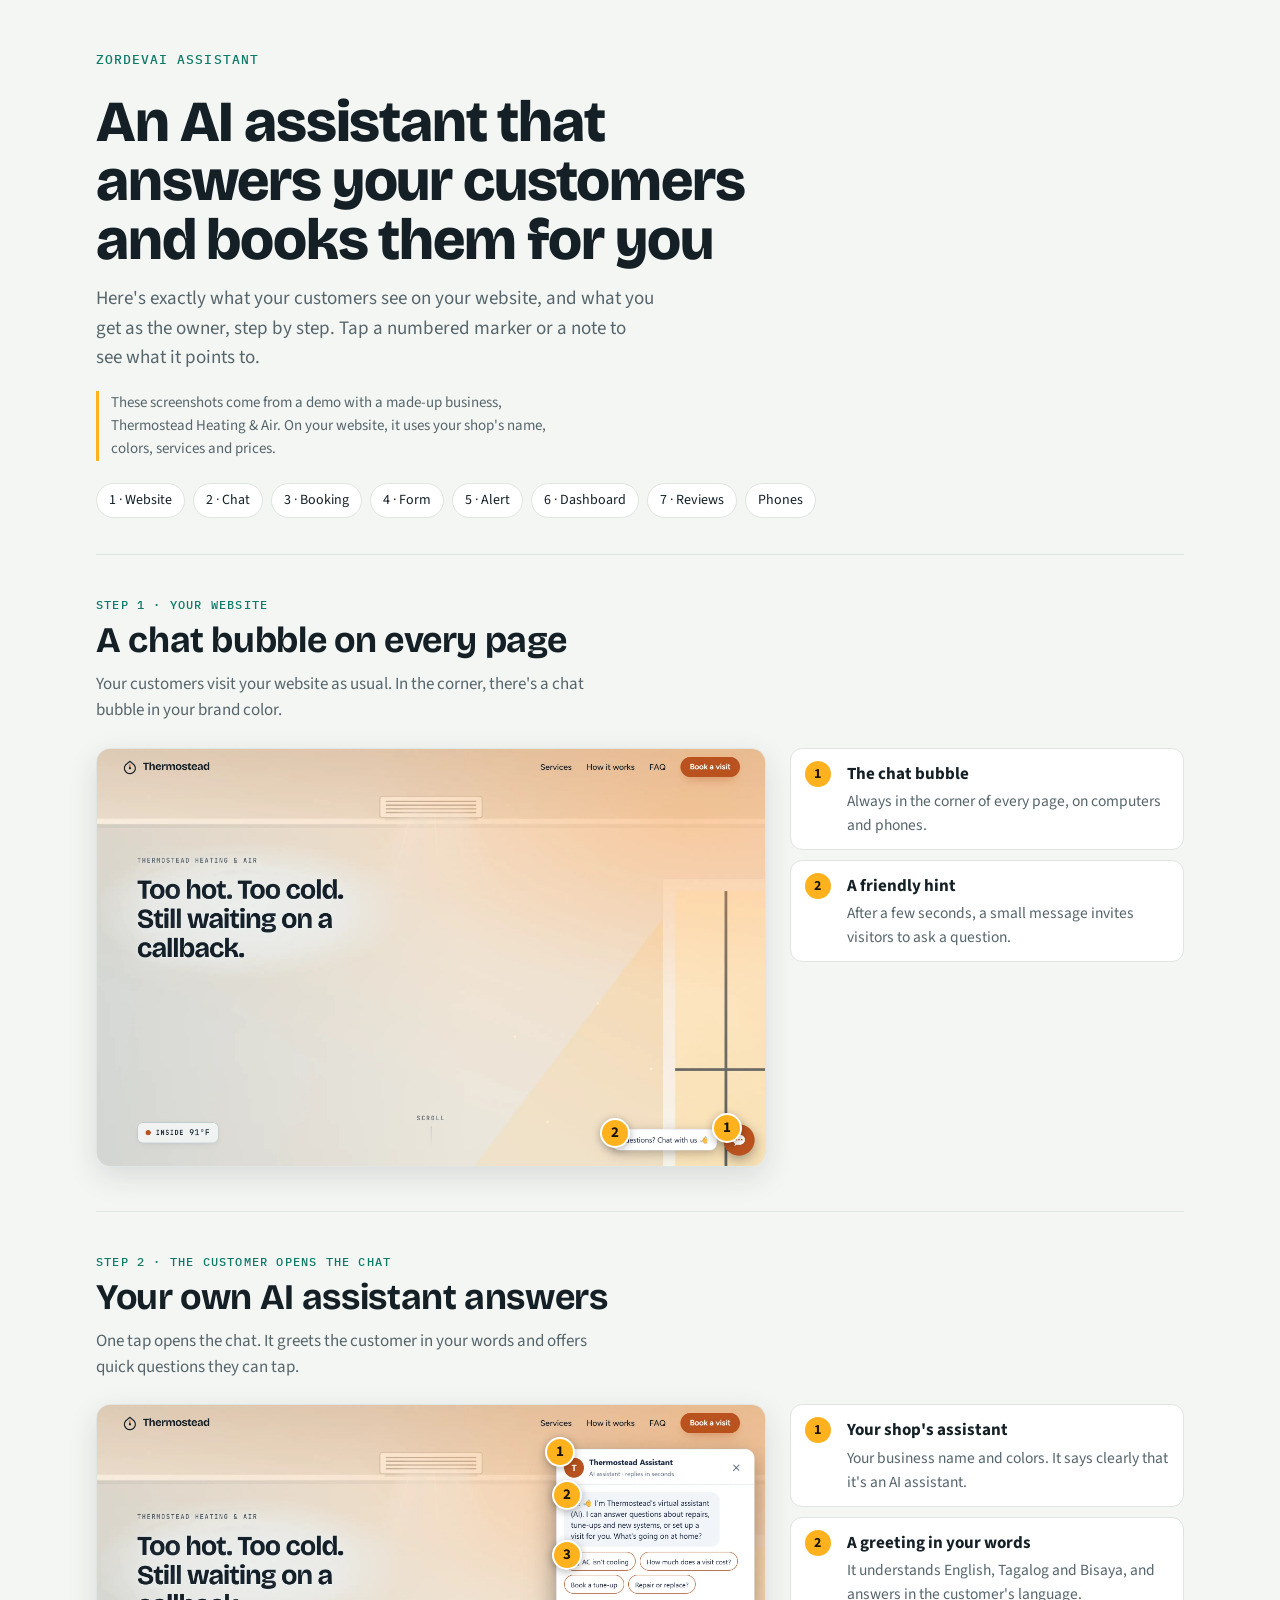
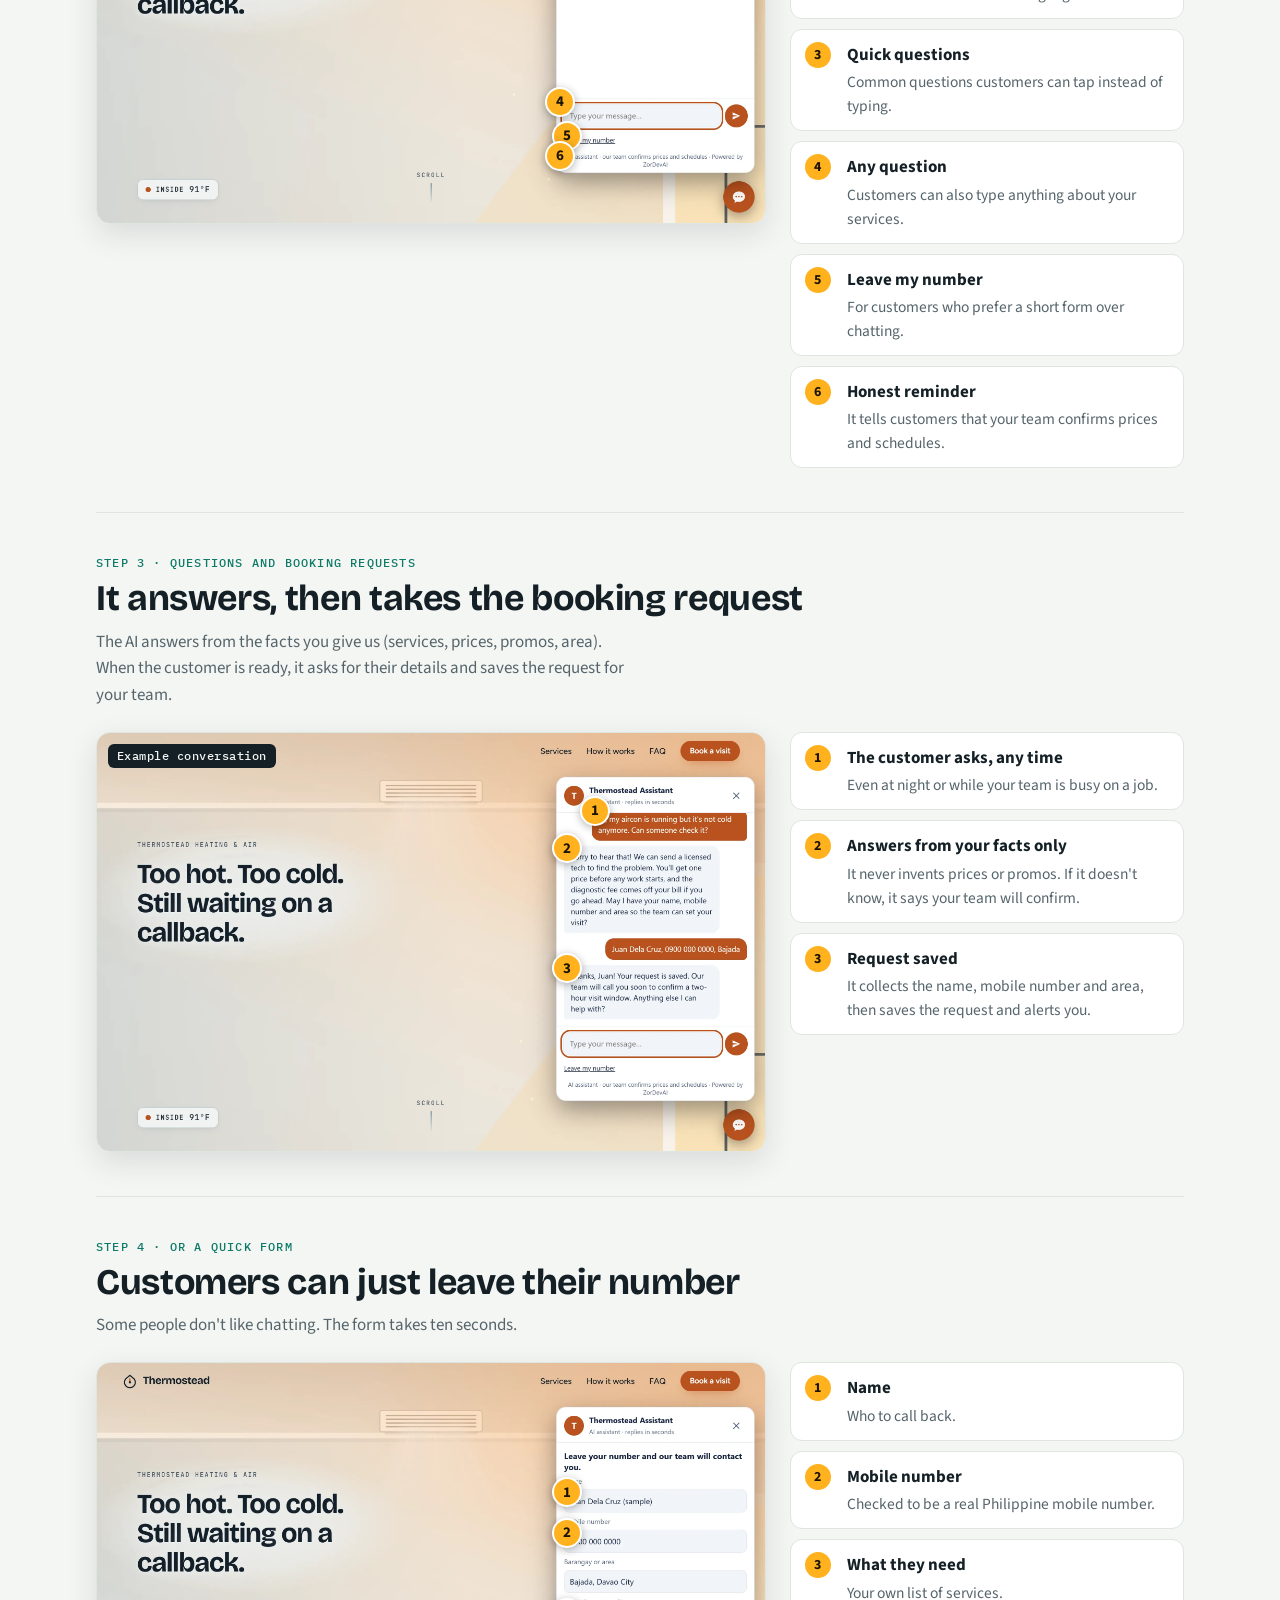
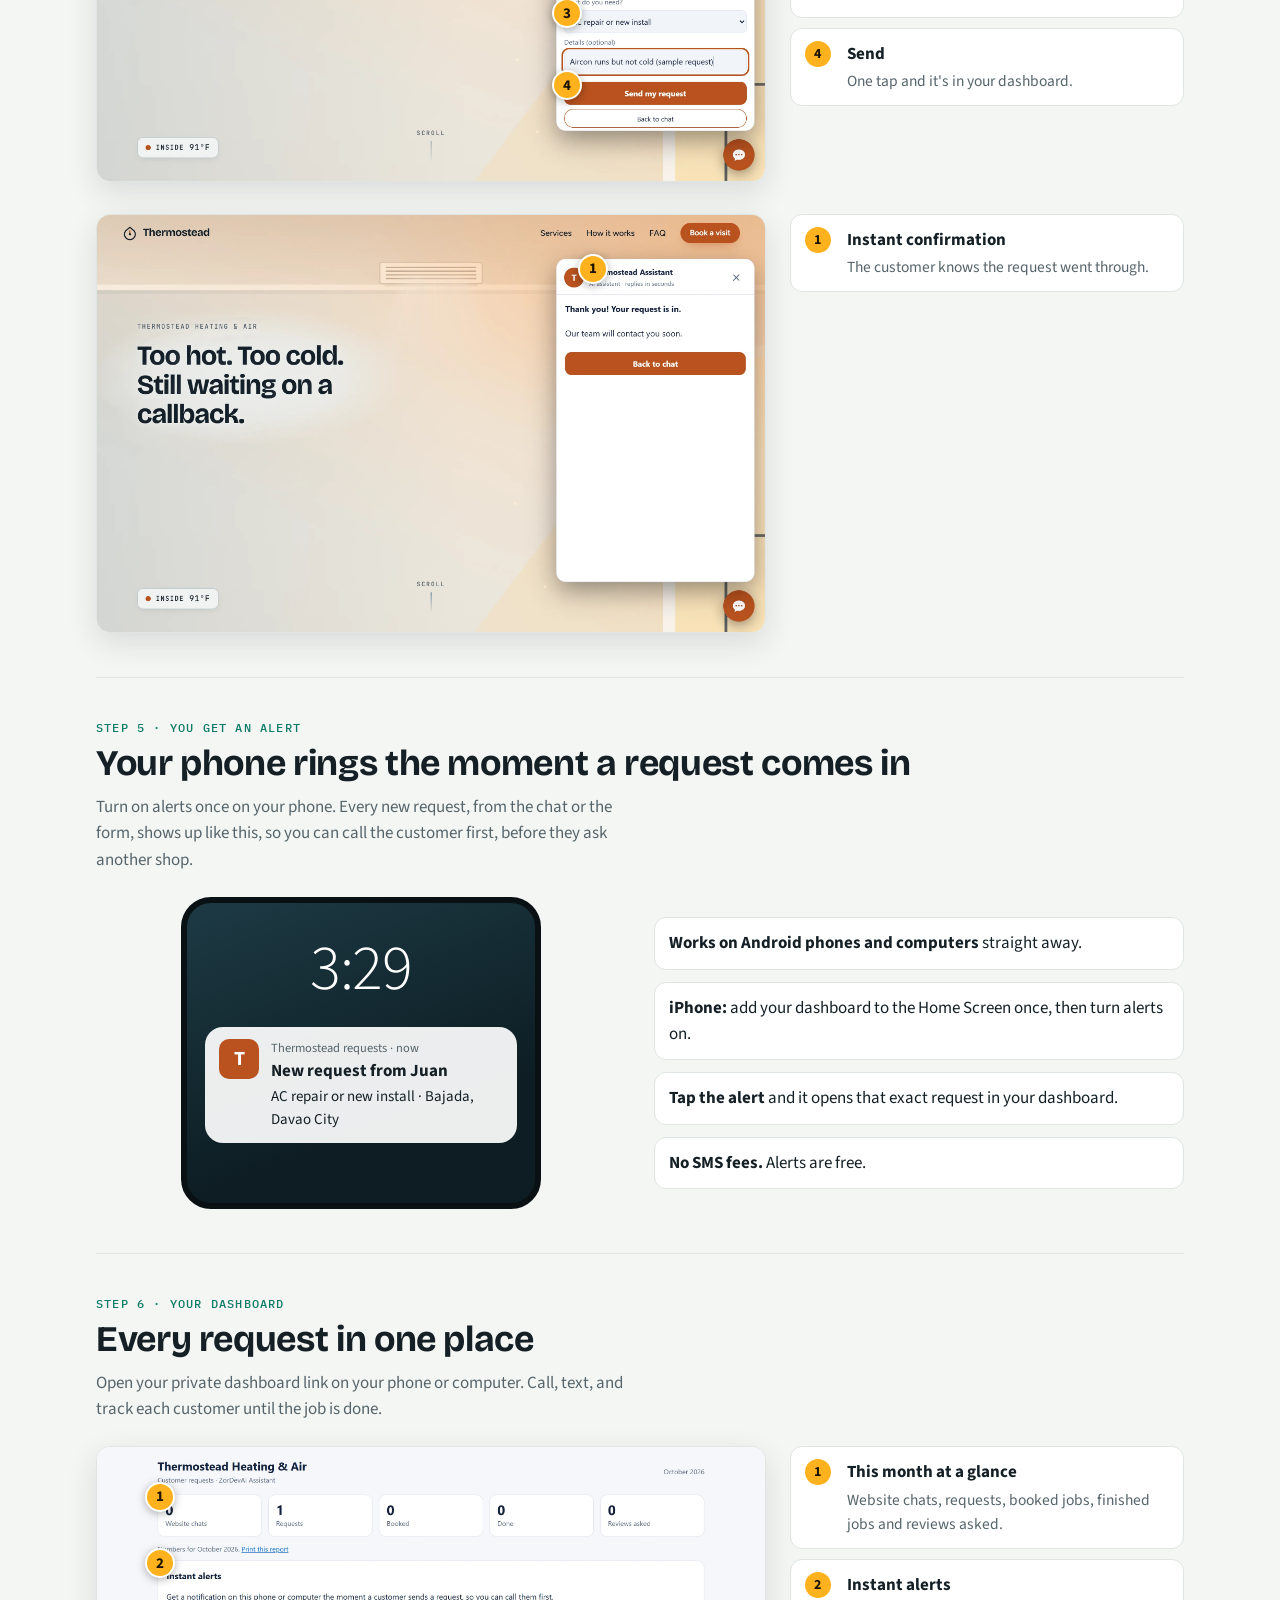
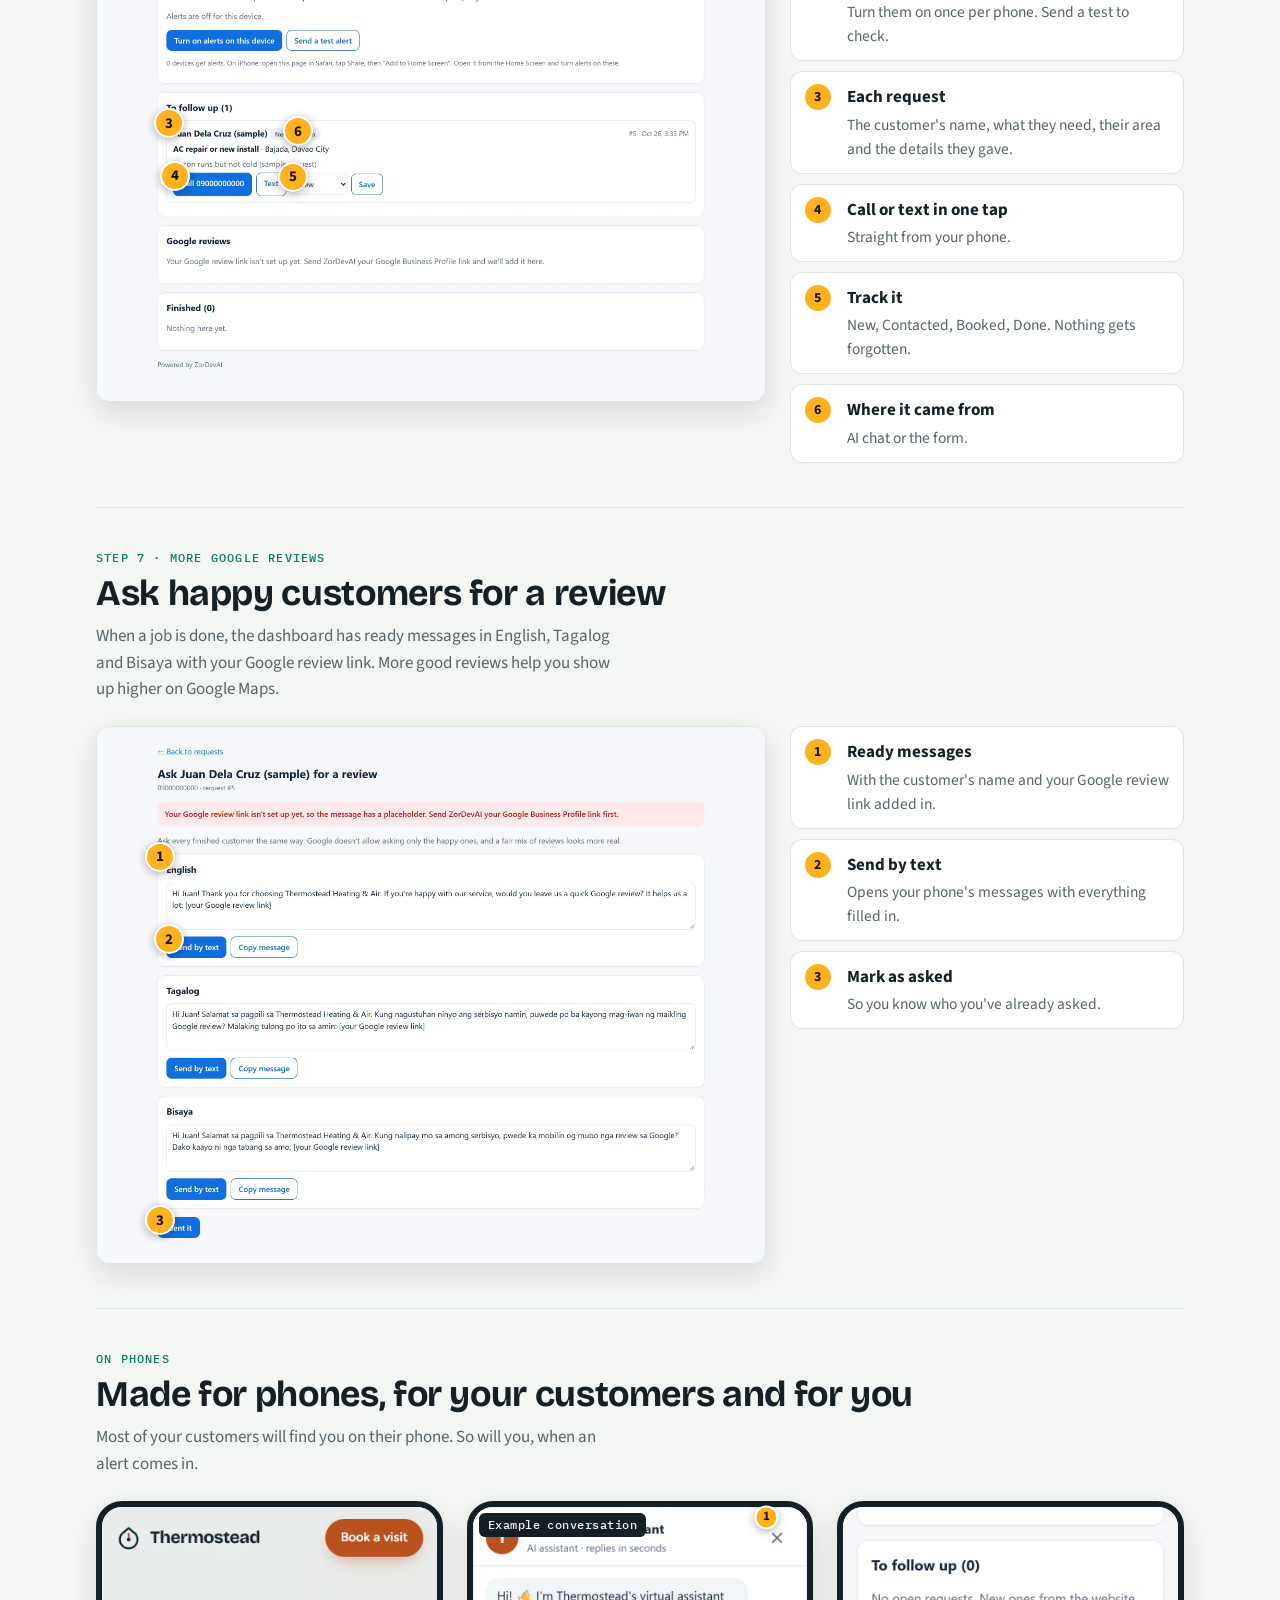
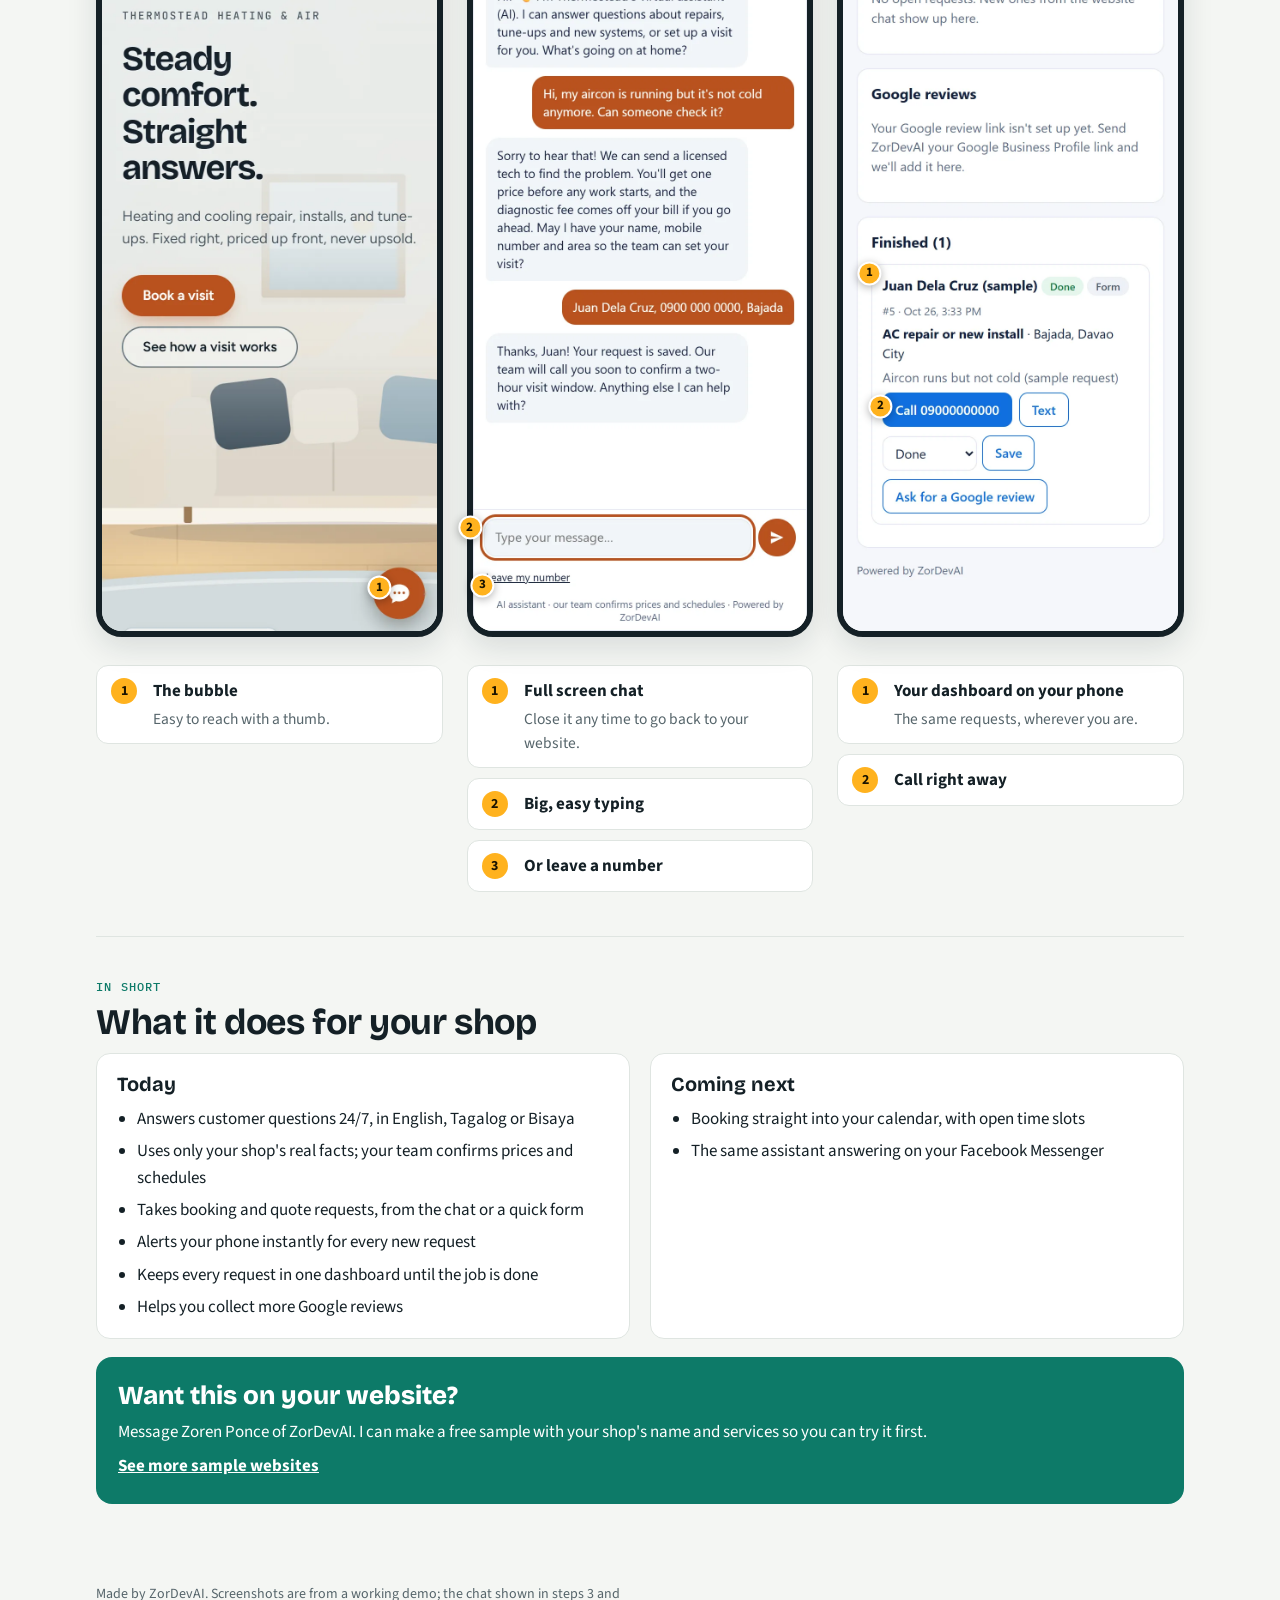
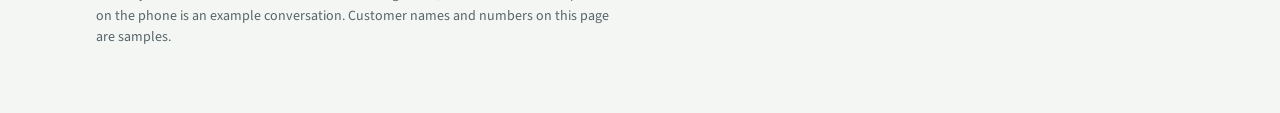
==== ai-assistant/index.html @ 30c5828f "Add ZorDevAI Assistant walkthrough page Step-by-step screenshots of the AI assistant on the Thermost" ====
<!doctype html>
<html lang="en">
<head>
<meta charset="utf-8">
<meta name="viewport" content="width=device-width, initial-scale=1, viewport-fit=cover">
<title>ZorDevAI Assistant</title>
<meta name="description" content="Step by step: what the ZorDevAI AI assistant looks like on your website, and what you get as the owner.">
<link rel="preconnect" href="https://fonts.googleapis.com">
<link rel="preconnect" href="https://fonts.gstatic.com" crossorigin>
<link rel="stylesheet" href="https://fonts.googleapis.com/css2?family=Bricolage+Grotesque:opsz,wght@12..96,600;12..96,800&family=Source+Sans+3:wght@400;600;700&family=IBM+Plex+Mono:wght@500&display=swap">
<style>
/* Layout: one reading column; each step pairs a screenshot (numbered markers) with its numbered notes. */
:root {
  --paper: #f4f6f3; --surface: #ffffff; --ink: #142026; --muted: #56656b; --line: #dfe5e1;
  --accent: #0d7a68; --accent-ink: #ffffff; --mark: #ffb21e; --mark-ink: #1b1400;
  --display: "Bricolage Grotesque", "Segoe UI", system-ui, sans-serif;
  --body: "Source Sans 3", "Segoe UI", system-ui, sans-serif;
  --mono: "IBM Plex Mono", ui-monospace, Consolas, monospace;
  color-scheme: light;
}
@media (prefers-color-scheme: dark) {
  :root:not([data-theme="light"]) { --paper: #0f1719; --surface: #172227; --ink: #e7efec; --muted: #9db0ab; --line: #26353a; --accent: #3cc2a6; --accent-ink: #062019; color-scheme: dark; }
}
:root[data-theme="dark"] { --paper: #0f1719; --surface: #172227; --ink: #e7efec; --muted: #9db0ab; --line: #26353a; --accent: #3cc2a6; --accent-ink: #062019; color-scheme: dark; }
* { box-sizing: border-box; }
[hidden] { display: none !important; }
html { -webkit-text-size-adjust: 100%; }
body { margin: 0; background: var(--paper); color: var(--ink); font: 17px/1.55 var(--body); }
.wrap { max-width: 1120px; margin: 0 auto; padding-block: 40px 64px; padding-left: max(16px, env(safe-area-inset-left, 0px)); padding-right: max(16px, env(safe-area-inset-right, 0px)); }
header.hero { display: grid; gap: 14px; max-width: 760px; margin-bottom: 28px; }
.brand { font: 500 13px/1 var(--mono); letter-spacing: .08em; text-transform: uppercase; color: var(--accent); }
h1 { font: 800 clamp(34px, 6vw, 58px)/1.02 var(--display); margin: 0; text-wrap: balance; letter-spacing: -.02em; }
.lede { font-size: 19px; color: var(--muted); margin: 0; max-width: 62ch; }
.sample-note { font-size: 15px; color: var(--muted); border-left: 3px solid var(--mark); padding-left: 12px; margin: 4px 0 0; max-width: 70ch; }
nav.toc { display: flex; flex-wrap: wrap; gap: 8px; margin: 8px 0 8px; }
nav.toc a { font-size: 14px; color: var(--ink); text-decoration: none; border: 1px solid var(--line); background: var(--surface); padding: 6px 12px; border-radius: 999px; }
nav.toc a:hover, nav.toc a:focus-visible { border-color: var(--accent); color: var(--accent); }
.step { padding-block: 44px; border-top: 1px solid var(--line); display: grid; gap: 10px; }
.kicker { font: 500 12px/1 var(--mono); letter-spacing: .1em; text-transform: uppercase; color: var(--accent); margin: 0; }
h2 { font: 700 clamp(26px, 3.6vw, 36px)/1.1 var(--display); margin: 0; text-wrap: balance; letter-spacing: -.01em; }
.intro { margin: 0 0 14px; color: var(--muted); max-width: 66ch; }
.figure { display: grid; grid-template-columns: minmax(0, 1.7fr) minmax(0, 1fr); gap: 24px; align-items: start; }
.figure.phone { grid-template-columns: 1fr; gap: 14px; }
.pair { display: grid; gap: 32px; }
.phones { display: grid; grid-template-columns: repeat(3, minmax(0, 1fr)); gap: 24px; align-items: start; }
.shot { position: relative; border-radius: 14px; overflow: visible; max-width: 100%; }
.shot img { display: block; width: 100%; height: auto; border-radius: 14px; border: 1px solid var(--line); box-shadow: 0 10px 30px rgba(20, 32, 38, .12); }
.figure.phone .shot img { border-radius: 26px; border: 6px solid var(--ink); }
.tag { position: absolute; left: 12px; top: 12px; z-index: 3; font: 500 12px/1 var(--mono); letter-spacing: .04em; background: var(--ink); color: var(--paper); padding: 6px 9px; border-radius: 6px; }
.mark { position: absolute; z-index: 2; transform: translate(-40%, -40%); width: 30px; height: 30px; border-radius: 50%; border: 2px solid #fff; background: var(--mark); color: var(--mark-ink); font: 700 15px/1 var(--body); display: grid; place-items: center; cursor: pointer; box-shadow: 0 2px 8px rgba(0, 0, 0, .3); padding: 0; transition: transform .15s; }
.figure.phone .mark { width: 24px; height: 24px; font-size: 13px; }
.box { position: absolute; z-index: 1; border: 3px solid var(--mark); border-radius: 10px; opacity: 0; pointer-events: none; transition: opacity .15s; box-shadow: 0 0 0 4000px rgba(10, 16, 18, .0); }
.on.box { opacity: 1; }
.on.mark { transform: translate(-40%, -40%) scale(1.18); }
.notes { list-style: none; margin: 0; padding: 0; display: grid; gap: 10px; min-width: 0; }
.notes li { display: grid; grid-template-columns: 30px minmax(0, 1fr); gap: 12px; align-items: start; background: var(--surface); border: 1px solid var(--line); border-radius: 12px; padding: 12px 14px; cursor: default; outline: none; transition: border-color .15s; }
.notes li.on, .notes li:focus-visible { border-color: var(--mark); }
.notes .num { width: 26px; height: 26px; border-radius: 50%; background: var(--mark); color: var(--mark-ink); font: 700 14px/26px var(--body); text-align: center; }
.notes b { display: block; font-weight: 700; }
.notes p { margin: 2px 0 0; color: var(--muted); font-size: 15.5px; }
.notes p:empty { display: none; }
.alert-demo { display: grid; grid-template-columns: minmax(0, 1fr) minmax(0, 1fr); gap: 28px; align-items: center; }
.lock { background: linear-gradient(160deg, #1d3a44, #0d1d23 70%); border-radius: 30px; padding: 34px 18px 60px; max-width: 360px; width: 100%; justify-self: center; border: 6px solid #0a1114; }
.clock { color: #fff; text-align: center; font: 300 64px/1 var(--body); margin: 0 0 26px; letter-spacing: -.02em; }
.notif { display: grid; grid-template-columns: 40px minmax(0, 1fr); gap: 12px; background: rgba(255, 255, 255, .92); color: #142026; border-radius: 18px; padding: 12px 14px; animation: drop .6s ease-out both; }
.notif .app { width: 40px; height: 40px; border-radius: 10px; background: #b9521f; color: #fff; font: 700 20px/40px var(--body); text-align: center; }
.notif p { margin: 0; }
.notif .from { font-size: 12.5px; color: #56656b; }
.notif .title { font-weight: 700; }
.notif .body { font-size: 15px; }
@keyframes drop { from { transform: translateY(-14px); opacity: .4; } to { transform: none; opacity: 1; } }
.facts { margin: 0; padding: 0; list-style: none; display: grid; gap: 12px; }
.facts li { background: var(--surface); border: 1px solid var(--line); border-radius: 12px; padding: 12px 14px; }
.summary { display: grid; grid-template-columns: minmax(0, 1fr) minmax(0, 1fr); gap: 20px; }
.summary div { background: var(--surface); border: 1px solid var(--line); border-radius: 14px; padding: 18px 20px; }
.summary h3 { font: 700 20px/1.2 var(--display); margin: 0 0 10px; }
.summary ul { margin: 0; padding-left: 20px; display: grid; gap: 6px; }
.cta { margin-top: 8px; background: var(--accent); color: var(--accent-ink); border-radius: 16px; padding: 24px 22px; display: grid; gap: 8px; }
.cta h3 { font: 800 26px/1.15 var(--display); margin: 0; }
.cta p { margin: 0; }
.cta a { color: inherit; font-weight: 700; }
footer { margin-top: 36px; font-size: 14px; color: var(--muted); max-width: 75ch; }
a:focus-visible, button:focus-visible { outline: 3px solid var(--mark); outline-offset: 2px; }
@media (max-width: 860px) {
  .figure, .alert-demo, .summary { grid-template-columns: 1fr; }
  .phones { grid-template-columns: 1fr; max-width: 380px; margin: 0 auto; }
  .mark { width: 24px; height: 24px; font-size: 13px; }
}
@media (prefers-reduced-motion: reduce) { .notif { animation: none; } .mark, .box { transition: none; } }
</style>
</head>
<body>
<div class="wrap">
<header class="hero">
  <p class="brand">ZorDevAI Assistant</p>
  <h1>An AI assistant that answers your customers and books them for you</h1>
  <p class="lede">Here's exactly what your customers see on your website, and what you get as the owner, step by step. Tap a numbered marker or a note to see what it points to.</p>
  <p class="sample-note">These screenshots come from a demo with a made-up business, Thermostead Heating &amp; Air. On your website, it uses your shop's name, colors, services and prices.</p>
  <nav class="toc" aria-label="Steps">
    <a href="#website">1 · Website</a><a href="#chat">2 · Chat</a><a href="#conversation">3 · Booking</a><a href="#form">4 · Form</a><a href="#alert">5 · Alert</a><a href="#dashboard">6 · Dashboard</a><a href="#reviews">7 · Reviews</a><a href="#phones">Phones</a>
  </nav>
</header>
<section class="step" id="website">
  <p class="kicker">Step 1 · Your website</p>
  <h2>A chat bubble on every page</h2>
  <p class="intro">Your customers visit your website as usual. In the corner, there's a chat bubble in your brand color.</p>
  <div class="figure">
  <div class="shot" style="aspect-ratio:1280/800">
    
    <img src="img/01-site.webp" alt="A business website with a round chat button in the bottom-right corner" loading="lazy" width="1280" height="800">
    <span class="box" data-n="01-site-1" style="left:93.75%;top:90.00%;width:4.69%;height:7.50%"></span>
<button class="mark" type="button" data-n="01-site-1" style="left:93.75%;top:90.00%" aria-label="Point 1">1</button>
<span class="box" data-n="01-site-2" style="left:77.09%;top:91.13%;width:15.73%;height:5.13%"></span>
<button class="mark" type="button" data-n="01-site-2" style="left:77.09%;top:91.13%" aria-label="Point 2">2</button>
  </div>
  <ol class="notes"><li data-n="01-site-1" tabindex="0"><span class="num">1</span><div><b>The chat bubble</b><p>Always in the corner of every page, on computers and phones.</p></div></li>
<li data-n="01-site-2" tabindex="0"><span class="num">2</span><div><b>A friendly hint</b><p>After a few seconds, a small message invites visitors to ask a question.</p></div></li></ol>
</div>
</section>
<section class="step" id="chat">
  <p class="kicker">Step 2 · The customer opens the chat</p>
  <h2>Your own AI assistant answers</h2>
  <p class="intro">One tap opens the chat. It greets the customer in your words and offers quick questions they can tap.</p>
  <div class="figure">
  <div class="shot" style="aspect-ratio:1280/800">
    
    <img src="img/02-chat.webp" alt="The chat window open, with a greeting and quick-question buttons" loading="lazy" width="1280" height="800">
    <span class="box" data-n="02-chat-1" style="left:68.83%;top:10.63%;width:29.53%;height:8.50%"></span>
<button class="mark" type="button" data-n="02-chat-1" style="left:68.83%;top:10.63%" aria-label="Point 1">1</button>
<span class="box" data-n="02-chat-2" style="left:69.92%;top:20.88%;width:23.24%;height:13.01%"></span>
<button class="mark" type="button" data-n="02-chat-2" style="left:69.92%;top:20.88%" aria-label="Point 2">2</button>
<span class="box" data-n="02-chat-3" style="left:69.92%;top:35.13%;width:27.34%;height:10.00%"></span>
<button class="mark" type="button" data-n="02-chat-3" style="left:69.92%;top:35.13%" aria-label="Point 3">3</button>
<span class="box" data-n="02-chat-4" style="left:68.83%;top:70.25%;width:29.53%;height:8.13%"></span>
<button class="mark" type="button" data-n="02-chat-4" style="left:68.83%;top:70.25%" aria-label="Point 4">4</button>
<span class="box" data-n="02-chat-5" style="left:69.92%;top:78.38%;width:7.67%;height:3.50%"></span>
<button class="mark" type="button" data-n="02-chat-5" style="left:69.92%;top:78.38%" aria-label="Point 5">5</button>
<span class="box" data-n="02-chat-6" style="left:68.83%;top:83.13%;width:29.53%;height:4.75%"></span>
<button class="mark" type="button" data-n="02-chat-6" style="left:68.83%;top:83.13%" aria-label="Point 6">6</button>
  </div>
  <ol class="notes"><li data-n="02-chat-1" tabindex="0"><span class="num">1</span><div><b>Your shop's assistant</b><p>Your business name and colors. It says clearly that it's an AI assistant.</p></div></li>
<li data-n="02-chat-2" tabindex="0"><span class="num">2</span><div><b>A greeting in your words</b><p>It understands English, Tagalog and Bisaya, and answers in the customer's language.</p></div></li>
<li data-n="02-chat-3" tabindex="0"><span class="num">3</span><div><b>Quick questions</b><p>Common questions customers can tap instead of typing.</p></div></li>
<li data-n="02-chat-4" tabindex="0"><span class="num">4</span><div><b>Any question</b><p>Customers can also type anything about your services.</p></div></li>
<li data-n="02-chat-5" tabindex="0"><span class="num">5</span><div><b>Leave my number</b><p>For customers who prefer a short form over chatting.</p></div></li>
<li data-n="02-chat-6" tabindex="0"><span class="num">6</span><div><b>Honest reminder</b><p>It tells customers that your team confirms prices and schedules.</p></div></li></ol>
</div>
</section>
<section class="step" id="conversation">
  <p class="kicker">Step 3 · Questions and booking requests</p>
  <h2>It answers, then takes the booking request</h2>
  <p class="intro">The AI answers from the facts you give us (services, prices, promos, area). When the customer is ready, it asks for their details and saves the request for your team.</p>
  <div class="figure">
  <div class="shot" style="aspect-ratio:1280/800">
    <span class="tag">Example conversation</span>
    <img src="img/03-example.webp" alt="An example chat: a customer reports a problem, the assistant explains the visit and saves the request" loading="lazy" width="1280" height="800">
    <span class="box" data-n="03-example-1" style="left:74.02%;top:18.01%;width:23.24%;height:7.75%"></span>
<button class="mark" type="button" data-n="03-example-1" style="left:74.02%;top:18.01%" aria-label="Point 1">1</button>
<span class="box" data-n="03-example-2" style="left:69.92%;top:27.01%;width:23.24%;height:20.89%"></span>
<button class="mark" type="button" data-n="03-example-2" style="left:69.92%;top:27.01%" aria-label="Point 2">2</button>
<span class="box" data-n="03-example-3" style="left:69.92%;top:55.53%;width:23.24%;height:13.01%"></span>
<button class="mark" type="button" data-n="03-example-3" style="left:69.92%;top:55.53%" aria-label="Point 3">3</button>
  </div>
  <ol class="notes"><li data-n="03-example-1" tabindex="0"><span class="num">1</span><div><b>The customer asks, any time</b><p>Even at night or while your team is busy on a job.</p></div></li>
<li data-n="03-example-2" tabindex="0"><span class="num">2</span><div><b>Answers from your facts only</b><p>It never invents prices or promos. If it doesn't know, it says your team will confirm.</p></div></li>
<li data-n="03-example-3" tabindex="0"><span class="num">3</span><div><b>Request saved</b><p>It collects the name, mobile number and area, then saves the request and alerts you.</p></div></li></ol>
</div>
</section>
<section class="step" id="form">
  <p class="kicker">Step 4 · Or a quick form</p>
  <h2>Customers can just leave their number</h2>
  <p class="intro">Some people don't like chatting. The form takes ten seconds.</p>
  <div class="pair"><div class="figure">
  <div class="shot" style="aspect-ratio:1280/800">
    
    <img src="img/04-form.webp" alt="The leave-your-number form filled in" loading="lazy" width="1280" height="800">
    <span class="box" data-n="04-form-1" style="left:69.92%;top:30.25%;width:27.34%;height:5.50%"></span>
<button class="mark" type="button" data-n="04-form-1" style="left:69.92%;top:30.25%" aria-label="Point 1">1</button>
<span class="box" data-n="04-form-2" style="left:69.92%;top:39.88%;width:27.34%;height:5.50%"></span>
<button class="mark" type="button" data-n="04-form-2" style="left:69.92%;top:39.88%" aria-label="Point 2">2</button>
<span class="box" data-n="04-form-3" style="left:69.92%;top:59.13%;width:27.34%;height:5.50%"></span>
<button class="mark" type="button" data-n="04-form-3" style="left:69.92%;top:59.13%" aria-label="Point 3">3</button>
<span class="box" data-n="04-form-4" style="left:69.92%;top:76.25%;width:27.34%;height:5.50%"></span>
<button class="mark" type="button" data-n="04-form-4" style="left:69.92%;top:76.25%" aria-label="Point 4">4</button>
  </div>
  <ol class="notes"><li data-n="04-form-1" tabindex="0"><span class="num">1</span><div><b>Name</b><p>Who to call back.</p></div></li>
<li data-n="04-form-2" tabindex="0"><span class="num">2</span><div><b>Mobile number</b><p>Checked to be a real Philippine mobile number.</p></div></li>
<li data-n="04-form-3" tabindex="0"><span class="num">3</span><div><b>What they need</b><p>Your own list of services.</p></div></li>
<li data-n="04-form-4" tabindex="0"><span class="num">4</span><div><b>Send</b><p>One tap and it's in your dashboard.</p></div></li></ol>
</div><div class="figure">
  <div class="shot" style="aspect-ratio:1280/800">
    
    <img src="img/05-done.webp" alt="A thank-you confirmation in the chat window" loading="lazy" width="1280" height="800">
    <span class="box" data-n="05-done-1" style="left:73.67%;top:12.38%;width:19.69%;height:2.50%"></span>
<button class="mark" type="button" data-n="05-done-1" style="left:73.67%;top:12.38%" aria-label="Point 1">1</button>
  </div>
  <ol class="notes"><li data-n="05-done-1" tabindex="0"><span class="num">1</span><div><b>Instant confirmation</b><p>The customer knows the request went through.</p></div></li></ol>
</div></div>
</section>
<section class="step" id="alert">
  <p class="kicker">Step 5 · You get an alert</p>
  <h2>Your phone rings the moment a request comes in</h2>
  <p class="intro">Turn on alerts once on your phone. Every new request, from the chat or the form, shows up like this, so you can call the customer first, before they ask another shop.</p>
  <div class="alert-demo" role="img" aria-label="A phone notification: New request from Juan, AC repair or new install, Bajada, Davao City">
  <div class="lock">
    <p class="clock">3:29</p>
    <div class="notif">
      <span class="app">T</span>
      <div><p class="from">Thermostead requests · now</p><p class="title">New request from Juan</p><p class="body">AC repair or new install · Bajada, Davao City</p></div>
    </div>
  </div>
  <ul class="facts">
    <li><b>Works on Android phones and computers</b> straight away.</li>
    <li><b>iPhone:</b> add your dashboard to the Home Screen once, then turn alerts on.</li>
    <li><b>Tap the alert</b> and it opens that exact request in your dashboard.</li>
    <li><b>No SMS fees.</b> Alerts are free.</li>
  </ul>
</div>
</section>
<section class="step" id="dashboard">
  <p class="kicker">Step 6 · Your dashboard</p>
  <h2>Every request in one place</h2>
  <p class="intro">Open your private dashboard link on your phone or computer. Call, text, and track each customer until the job is done.</p>
  <div class="figure">
  <div class="shot" style="aspect-ratio:1280/1060">
    
    <img src="img/06-dashboard.webp" alt="The owner dashboard with monthly numbers, instant alerts and one customer request" loading="lazy" width="1280" height="1060">
    <span class="box" data-n="06-dashboard-1" style="left:9.06%;top:8.54%;width:81.88%;height:7.65%"></span>
<button class="mark" type="button" data-n="06-dashboard-1" style="left:9.06%;top:8.54%" aria-label="Point 1">1</button>
<span class="box" data-n="06-dashboard-2" style="left:9.06%;top:20.48%;width:81.88%;height:22.22%"></span>
<button class="mark" type="button" data-n="06-dashboard-2" style="left:9.06%;top:20.48%" aria-label="Point 2">2</button>
<span class="box" data-n="06-dashboard-3" style="left:10.39%;top:49.35%;width:79.22%;height:14.86%"></span>
<button class="mark" type="button" data-n="06-dashboard-3" style="left:10.39%;top:49.35%" aria-label="Point 3">3</button>
<span class="box" data-n="06-dashboard-4" style="left:11.41%;top:58.78%;width:11.78%;height:4.20%"></span>
<button class="mark" type="button" data-n="06-dashboard-4" style="left:11.41%;top:58.78%" aria-label="Point 4">4</button>
<span class="box" data-n="06-dashboard-5" style="left:28.95%;top:58.99%;width:8.59%;height:3.77%"></span>
<button class="mark" type="button" data-n="06-dashboard-5" style="left:28.95%;top:58.99%" aria-label="Point 5">5</button>
<span class="box" data-n="06-dashboard-6" style="left:29.67%;top:50.76%;width:3.77%;height:2.08%"></span>
<button class="mark" type="button" data-n="06-dashboard-6" style="left:29.67%;top:50.76%" aria-label="Point 6">6</button>
  </div>
  <ol class="notes"><li data-n="06-dashboard-1" tabindex="0"><span class="num">1</span><div><b>This month at a glance</b><p>Website chats, requests, booked jobs, finished jobs and reviews asked.</p></div></li>
<li data-n="06-dashboard-2" tabindex="0"><span class="num">2</span><div><b>Instant alerts</b><p>Turn them on once per phone. Send a test to check.</p></div></li>
<li data-n="06-dashboard-3" tabindex="0"><span class="num">3</span><div><b>Each request</b><p>The customer's name, what they need, their area and the details they gave.</p></div></li>
<li data-n="06-dashboard-4" tabindex="0"><span class="num">4</span><div><b>Call or text in one tap</b><p>Straight from your phone.</p></div></li>
<li data-n="06-dashboard-5" tabindex="0"><span class="num">5</span><div><b>Track it</b><p>New, Contacted, Booked, Done. Nothing gets forgotten.</p></div></li>
<li data-n="06-dashboard-6" tabindex="0"><span class="num">6</span><div><b>Where it came from</b><p>AI chat or the form.</p></div></li></ol>
</div>
</section>
<section class="step" id="reviews">
  <p class="kicker">Step 7 · More Google reviews</p>
  <h2>Ask happy customers for a review</h2>
  <p class="intro">When a job is done, the dashboard has ready messages in English, Tagalog and Bisaya with your Google review link. More good reviews help you show up higher on Google Maps.</p>
  <div class="figure">
  <div class="shot" style="aspect-ratio:1280/1026">
    
    <img src="img/07-review.webp" alt="Ready-made review request messages with Send by text buttons" loading="lazy" width="1280" height="1026">
    <span class="box" data-n="07-review-1" style="left:9.06%;top:23.68%;width:81.88%;height:21.00%"></span>
<button class="mark" type="button" data-n="07-review-1" style="left:9.06%;top:23.68%" aria-label="Point 1">1</button>
<span class="box" data-n="07-review-2" style="left:10.39%;top:39.08%;width:8.99%;height:3.95%"></span>
<button class="mark" type="button" data-n="07-review-2" style="left:10.39%;top:39.08%" aria-label="Point 2">2</button>
<span class="box" data-n="07-review-3" style="left:9.06%;top:91.37%;width:6.30%;height:3.95%"></span>
<button class="mark" type="button" data-n="07-review-3" style="left:9.06%;top:91.37%" aria-label="Point 3">3</button>
  </div>
  <ol class="notes"><li data-n="07-review-1" tabindex="0"><span class="num">1</span><div><b>Ready messages</b><p>With the customer's name and your Google review link added in.</p></div></li>
<li data-n="07-review-2" tabindex="0"><span class="num">2</span><div><b>Send by text</b><p>Opens your phone's messages with everything filled in.</p></div></li>
<li data-n="07-review-3" tabindex="0"><span class="num">3</span><div><b>Mark as asked</b><p>So you know who you've already asked.</p></div></li></ol>
</div>
</section>
<section class="step" id="phones">
  <p class="kicker">On phones</p>
  <h2>Made for phones, for your customers and for you</h2>
  <p class="intro">Most of your customers will find you on their phone. So will you, when an alert comes in.</p>
  <div class="phones">
<div class="figure phone">
  <div class="shot" style="aspect-ratio:390/844">
    
    <img src="img/08-phone-site.webp" alt="The chat bubble on a phone screen" loading="lazy" width="390" height="844">
    <span class="box" data-n="08-phone-site-1" style="left:81.03%;top:91.23%;width:15.38%;height:7.11%"></span>
<button class="mark" type="button" data-n="08-phone-site-1" style="left:81.03%;top:91.23%" aria-label="Point 1">1</button>
  </div>
  <ol class="notes"><li data-n="08-phone-site-1" tabindex="0"><span class="num">1</span><div><b>The bubble</b><p>Easy to reach with a thumb.</p></div></li></ol>
</div>
<div class="figure phone">
  <div class="shot" style="aspect-ratio:390/844">
    <span class="tag">Example conversation</span>
    <img src="img/09-phone-chat.webp" alt="The chat full screen on a phone" loading="lazy" width="390" height="844">
    <span class="box" data-n="09-phone-chat-1" style="left:85.90%;top:1.84%;width:10.26%;height:4.74%"></span>
<button class="mark" type="button" data-n="09-phone-chat-1" style="left:85.90%;top:1.84%" aria-label="Point 1">1</button>
<span class="box" data-n="09-phone-chat-2" style="left:0.26%;top:83.18%;width:99.49%;height:7.70%"></span>
<button class="mark" type="button" data-n="09-phone-chat-2" style="left:0.26%;top:83.18%" aria-label="Point 2">2</button>
<span class="box" data-n="09-phone-chat-3" style="left:3.85%;top:90.88%;width:25.16%;height:3.32%"></span>
<button class="mark" type="button" data-n="09-phone-chat-3" style="left:3.85%;top:90.88%" aria-label="Point 3">3</button>
  </div>
  <ol class="notes"><li data-n="09-phone-chat-1" tabindex="0"><span class="num">1</span><div><b>Full screen chat</b><p>Close it any time to go back to your website.</p></div></li>
<li data-n="09-phone-chat-2" tabindex="0"><span class="num">2</span><div><b>Big, easy typing</b><p></p></div></li>
<li data-n="09-phone-chat-3" tabindex="0"><span class="num">3</span><div><b>Or leave a number</b><p></p></div></li></ol>
</div>
<div class="figure phone">
  <div class="shot" style="aspect-ratio:390/844">
    
    <img src="img/10-phone-dashboard.webp" alt="The owner dashboard on a phone" loading="lazy" width="390" height="844">
    <span class="box" data-n="10-phone-dashboard-1" style="left:8.46%;top:49.26%;width:83.08%;height:36.08%"></span>
<button class="mark" type="button" data-n="10-phone-dashboard-1" style="left:8.46%;top:49.26%" aria-label="Point 1">1</button>
<span class="box" data-n="10-phone-dashboard-2" style="left:11.79%;top:67.04%;width:38.66%;height:4.80%"></span>
<button class="mark" type="button" data-n="10-phone-dashboard-2" style="left:11.79%;top:67.04%" aria-label="Point 2">2</button>
  </div>
  <ol class="notes"><li data-n="10-phone-dashboard-1" tabindex="0"><span class="num">1</span><div><b>Your dashboard on your phone</b><p>The same requests, wherever you are.</p></div></li>
<li data-n="10-phone-dashboard-2" tabindex="0"><span class="num">2</span><div><b>Call right away</b><p></p></div></li></ol>
</div>
</div>
</section>
<section class="step" id="summary">
  <p class="kicker">In short</p>
  <h2>What it does for your shop</h2>
  <div class="summary">
    <div>
      <h3>Today</h3>
      <ul>
        <li>Answers customer questions 24/7, in English, Tagalog or Bisaya</li>
        <li>Uses only your shop's real facts; your team confirms prices and schedules</li>
        <li>Takes booking and quote requests, from the chat or a quick form</li>
        <li>Alerts your phone instantly for every new request</li>
        <li>Keeps every request in one dashboard until the job is done</li>
        <li>Helps you collect more Google reviews</li>
      </ul>
    </div>
    <div>
      <h3>Coming next</h3>
      <ul>
        <li>Booking straight into your calendar, with open time slots</li>
        <li>The same assistant answering on your Facebook Messenger</li>
      </ul>
    </div>
  </div>
  <div class="cta">
    <h3>Want this on your website?</h3>
    <p>Message Zoren Ponce of ZorDevAI. I can make a free sample with your shop's name and services so you can try it first.</p>
    <p><a href="../">See more sample websites</a></p>
  </div>
</section>
<footer>Made by ZorDevAI. Screenshots are from a working demo; the chat shown in steps 3 and on the phone is an example conversation. Customer names and numbers on this page are samples.</footer>
</div>
<script>
(function () {
  function set(n, on) {
    document.querySelectorAll('[data-n="' + n + '"]').forEach(function (el) { el.classList.toggle("on", on); });
  }
  document.querySelectorAll("[data-n]").forEach(function (el) {
    if (el.classList.contains("box")) return;
    var n = el.getAttribute("data-n");
    ["mouseenter", "focus"].forEach(function (ev) { el.addEventListener(ev, function () { set(n, true); }); });
    ["mouseleave", "blur"].forEach(function (ev) { el.addEventListener(ev, function () { set(n, false); }); });
    el.addEventListener("click", function () {
      var on = !el.classList.contains("on");
      document.querySelectorAll(".on").forEach(function (x) { x.classList.remove("on"); });
      set(n, on);
      if (el.classList.contains("mark")) {
        var note = document.querySelector('li[data-n="' + n + '"]');
        if (note && window.innerWidth < 860) note.scrollIntoView({ block: "nearest", behavior: "smooth" });
      }
    });
  });
})();
</script>
</body>
</html>
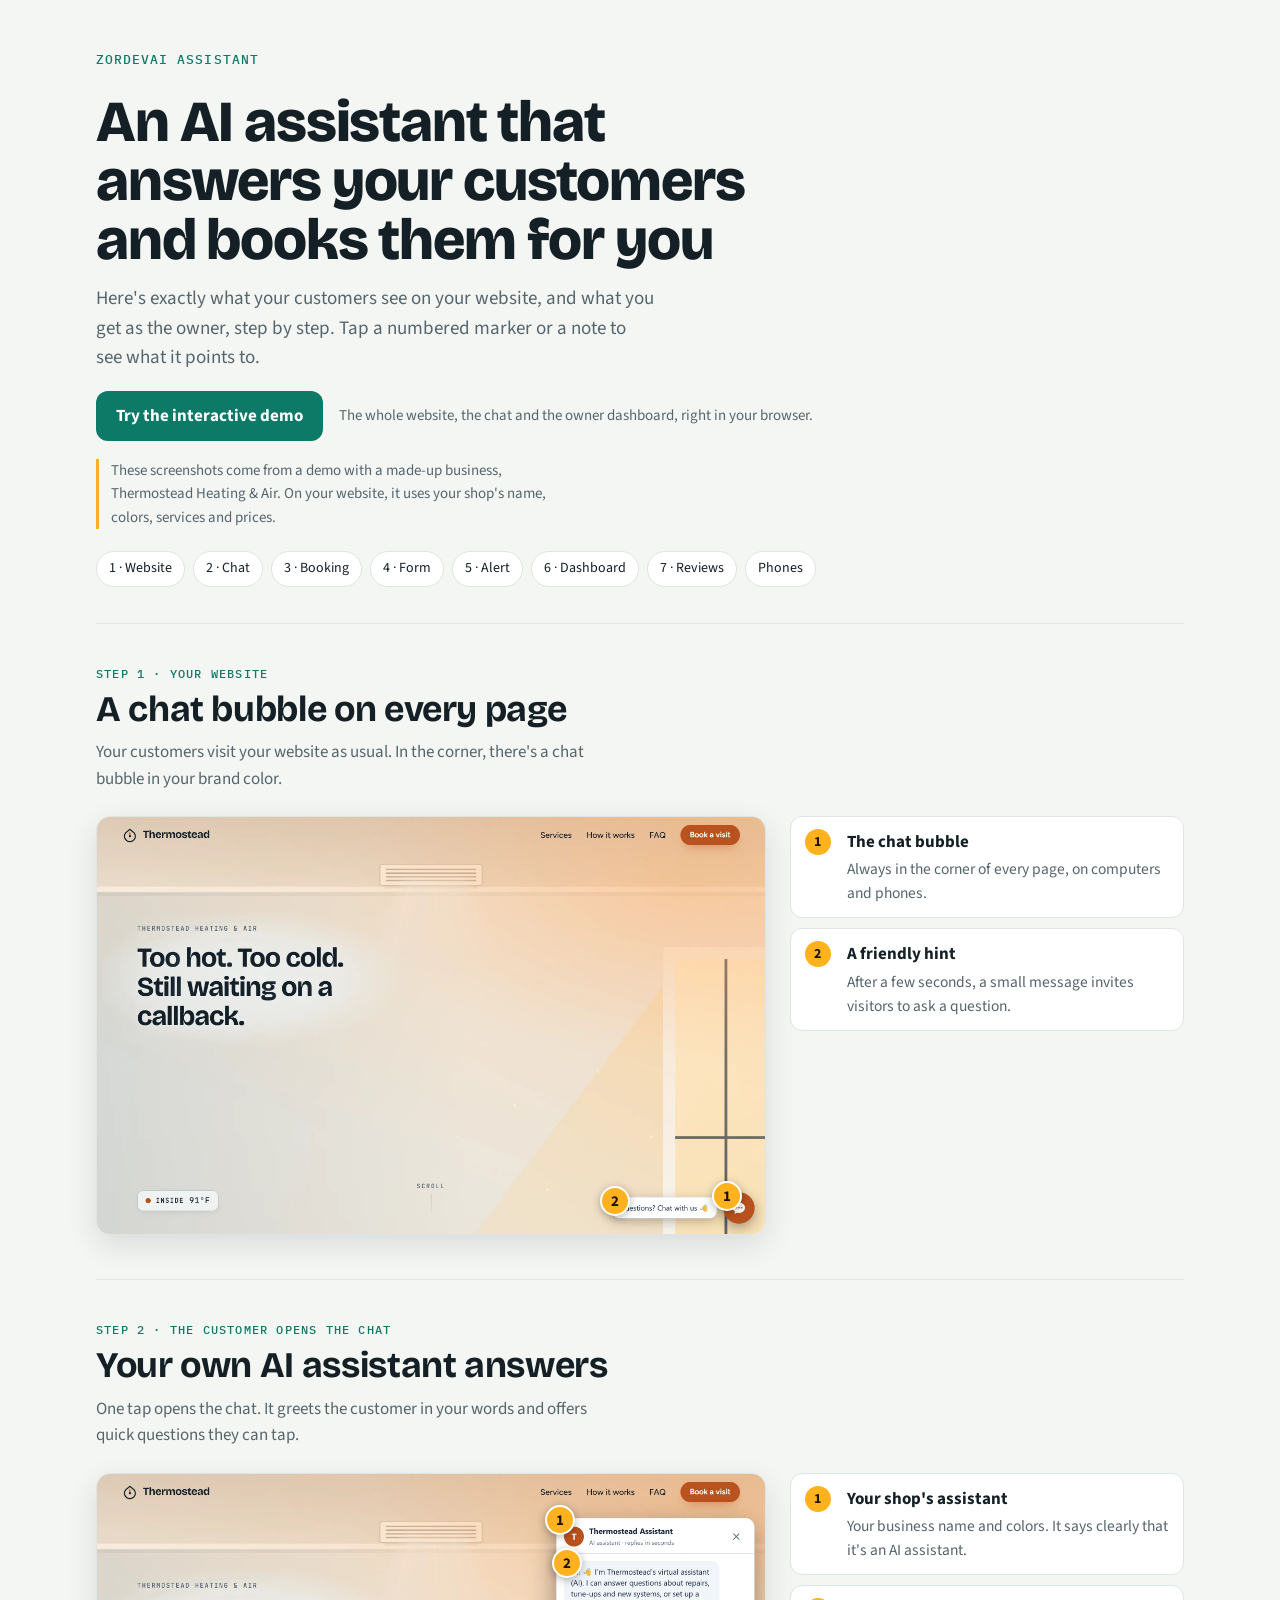
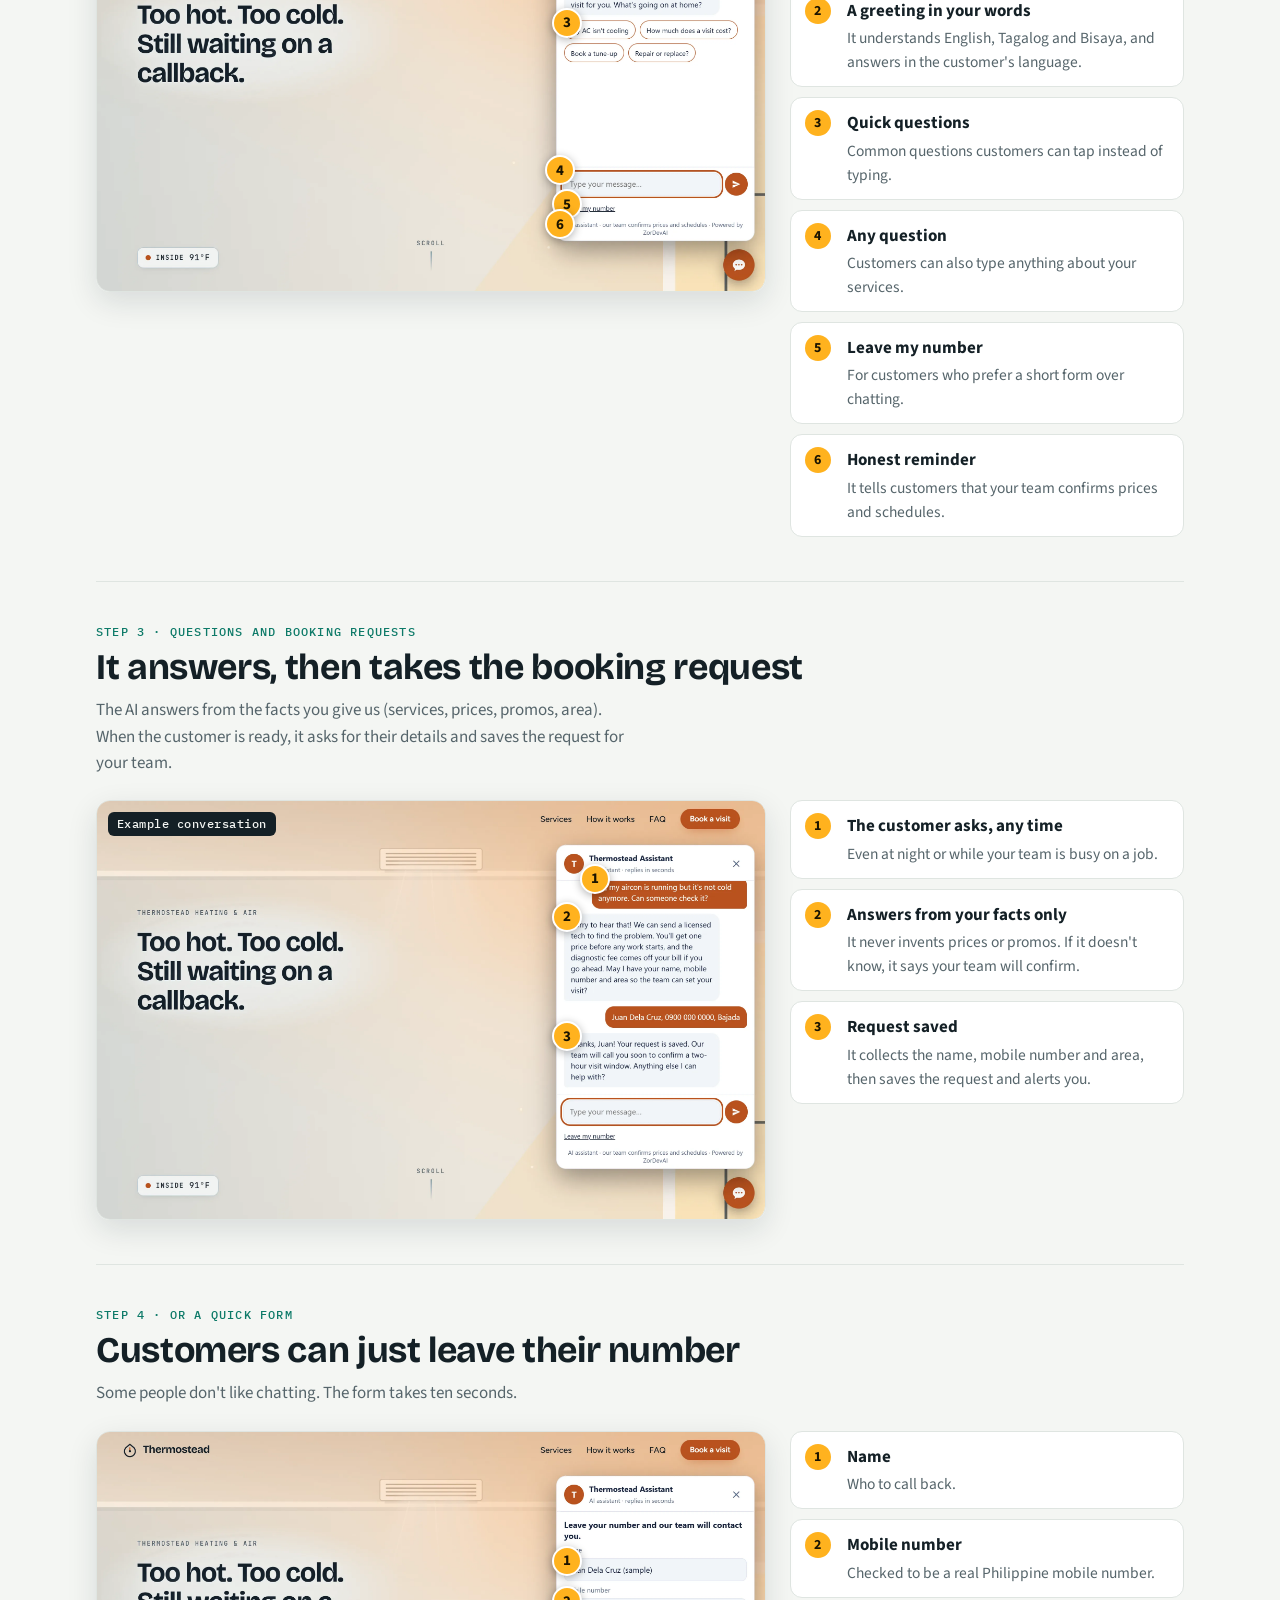
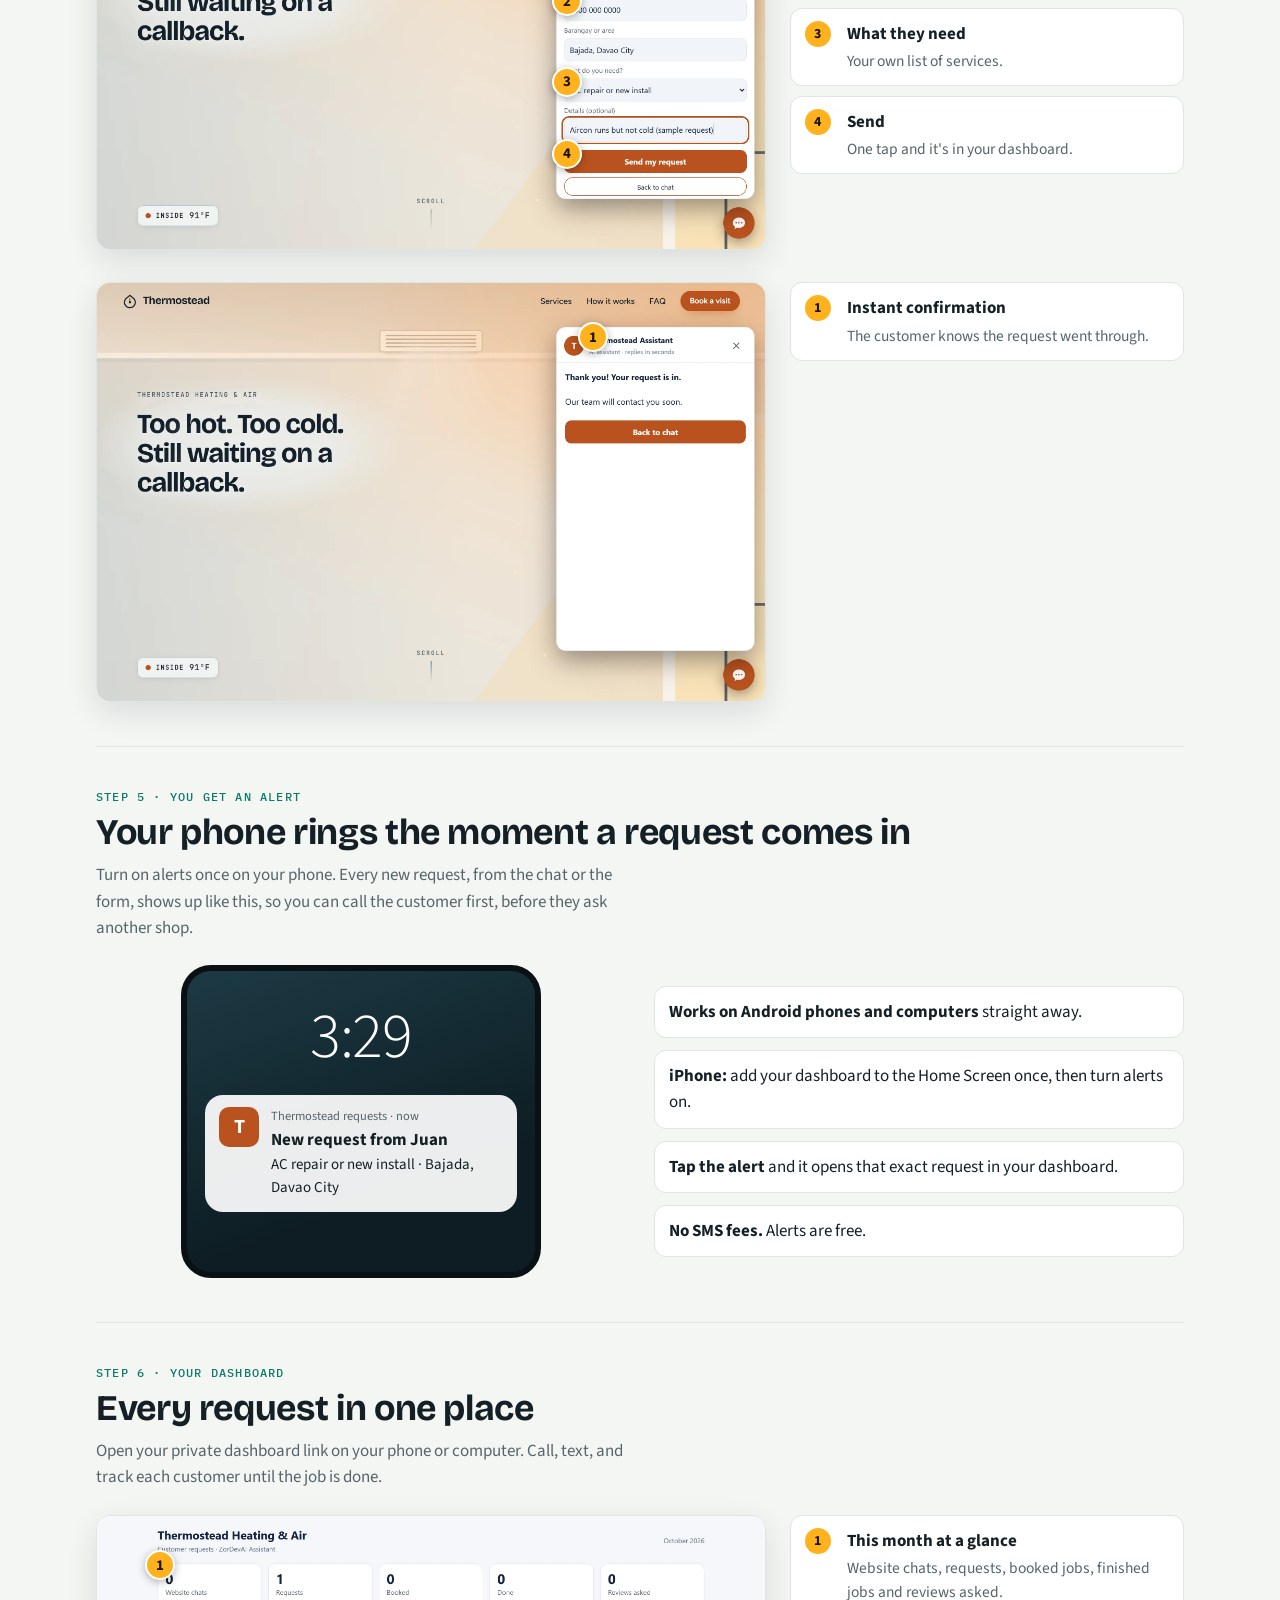
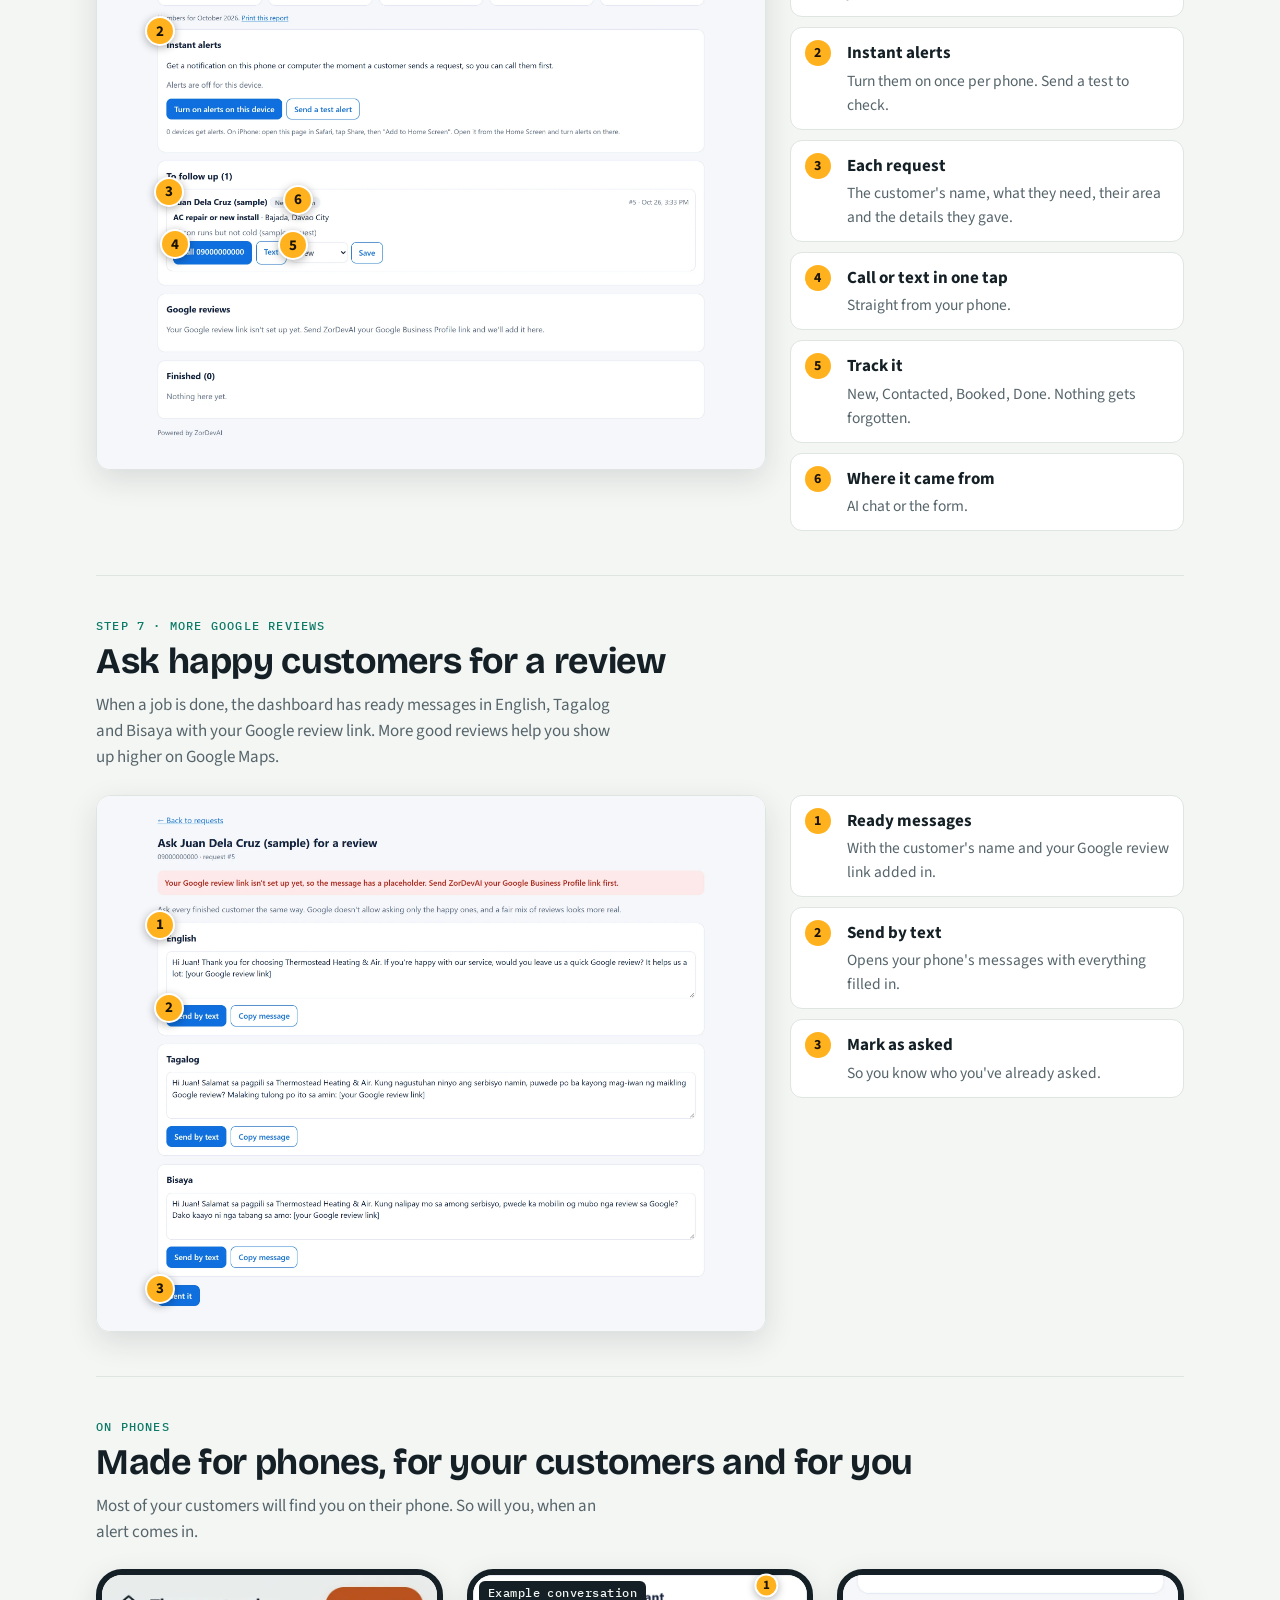
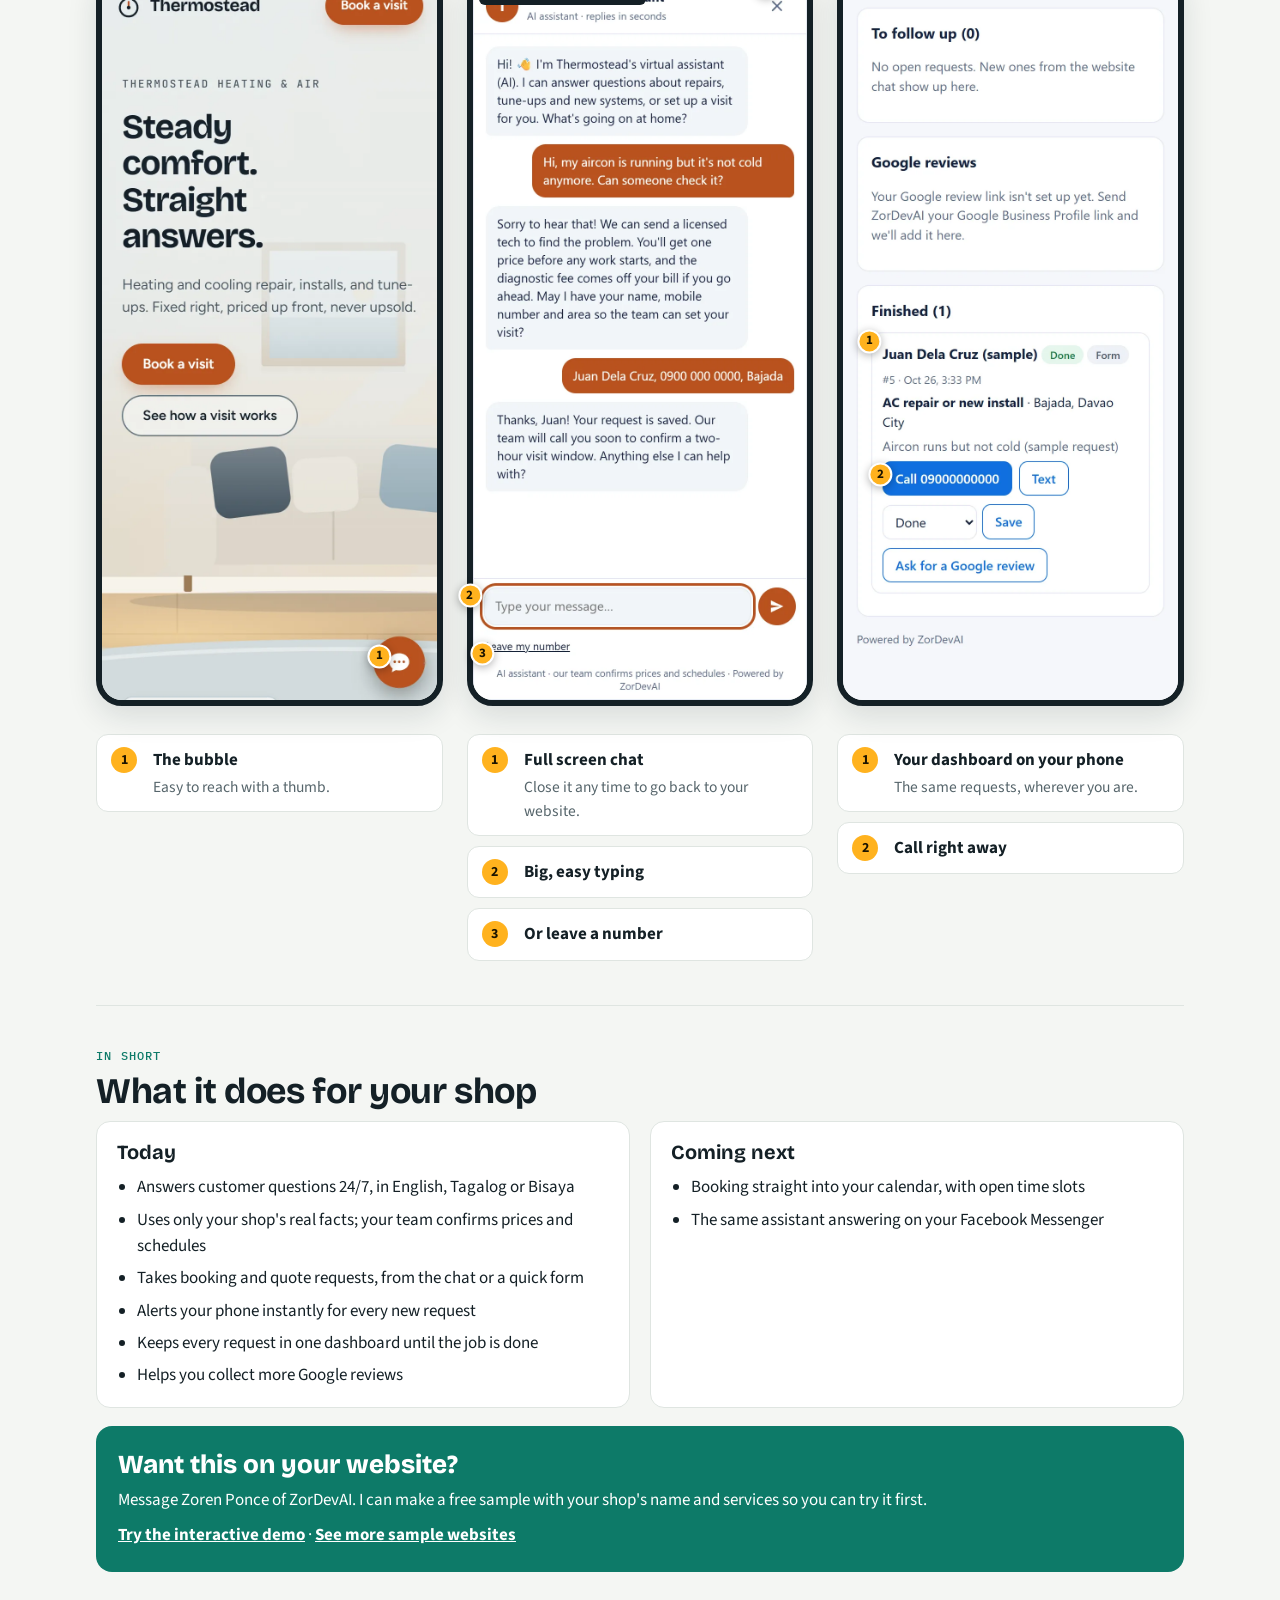
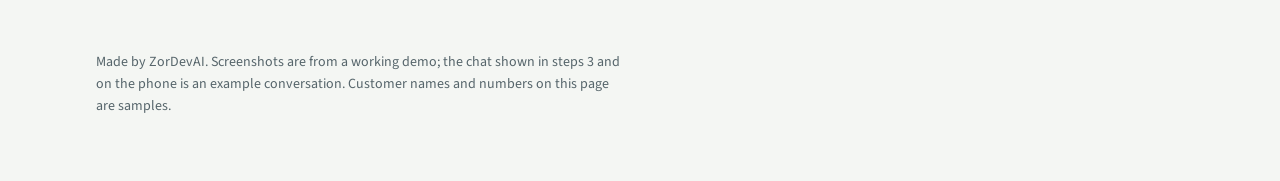
==== commit 8cec42cb: "Add interactive ZorDevAI Assistant demo A browser-only demo on the Thermostead sample: the full webs" ====
--- a/ai-assistant/index.html
+++ b/ai-assistant/index.html
@@ -31,6 +31,10 @@
 .brand { font: 500 13px/1 var(--mono); letter-spacing: .08em; text-transform: uppercase; color: var(--accent); }
 h1 { font: 800 clamp(34px, 6vw, 58px)/1.02 var(--display); margin: 0; text-wrap: balance; letter-spacing: -.02em; }
 .lede { font-size: 19px; color: var(--muted); margin: 0; max-width: 62ch; }
+.hero-cta { display: flex; flex-wrap: wrap; gap: 10px 16px; align-items: center; margin: 4px 0 0; }
+.hero-cta span { color: var(--muted); font-size: 15px; }
+.try { display: inline-block; background: var(--accent); color: var(--accent-ink); text-decoration: none; font-weight: 700; padding: 12px 20px; border-radius: 12px; min-height: 44px; }
+.try:hover { filter: brightness(1.08); }
 .sample-note { font-size: 15px; color: var(--muted); border-left: 3px solid var(--mark); padding-left: 12px; margin: 4px 0 0; max-width: 70ch; }
 nav.toc { display: flex; flex-wrap: wrap; gap: 8px; margin: 8px 0 8px; }
 nav.toc a { font-size: 14px; color: var(--ink); text-decoration: none; border: 1px solid var(--line); background: var(--surface); padding: 6px 12px; border-radius: 999px; }
@@ -95,6 +99,7 @@
   <p class="brand">ZorDevAI Assistant</p>
   <h1>An AI assistant that answers your customers and books them for you</h1>
   <p class="lede">Here's exactly what your customers see on your website, and what you get as the owner, step by step. Tap a numbered marker or a note to see what it points to.</p>
+  <p class="hero-cta"><a class="try" href="demo/">Try the interactive demo</a><span>The whole website, the chat and the owner dashboard, right in your browser.</span></p>
   <p class="sample-note">These screenshots come from a demo with a made-up business, Thermostead Heating &amp; Air. On your website, it uses your shop's name, colors, services and prices.</p>
   <nav class="toc" aria-label="Steps">
     <a href="#website">1 · Website</a><a href="#chat">2 · Chat</a><a href="#conversation">3 · Booking</a><a href="#form">4 · Form</a><a href="#alert">5 · Alert</a><a href="#dashboard">6 · Dashboard</a><a href="#reviews">7 · Reviews</a><a href="#phones">Phones</a>
@@ -335,7 +340,7 @@
   <div class="cta">
     <h3>Want this on your website?</h3>
     <p>Message Zoren Ponce of ZorDevAI. I can make a free sample with your shop's name and services so you can try it first.</p>
-    <p><a href="../">See more sample websites</a></p>
+    <p><a href="demo/">Try the interactive demo</a> · <a href="../">See more sample websites</a></p>
   </div>
 </section>
 <footer>Made by ZorDevAI. Screenshots are from a working demo; the chat shown in steps 3 and on the phone is an example conversation. Customer names and numbers on this page are samples.</footer>
